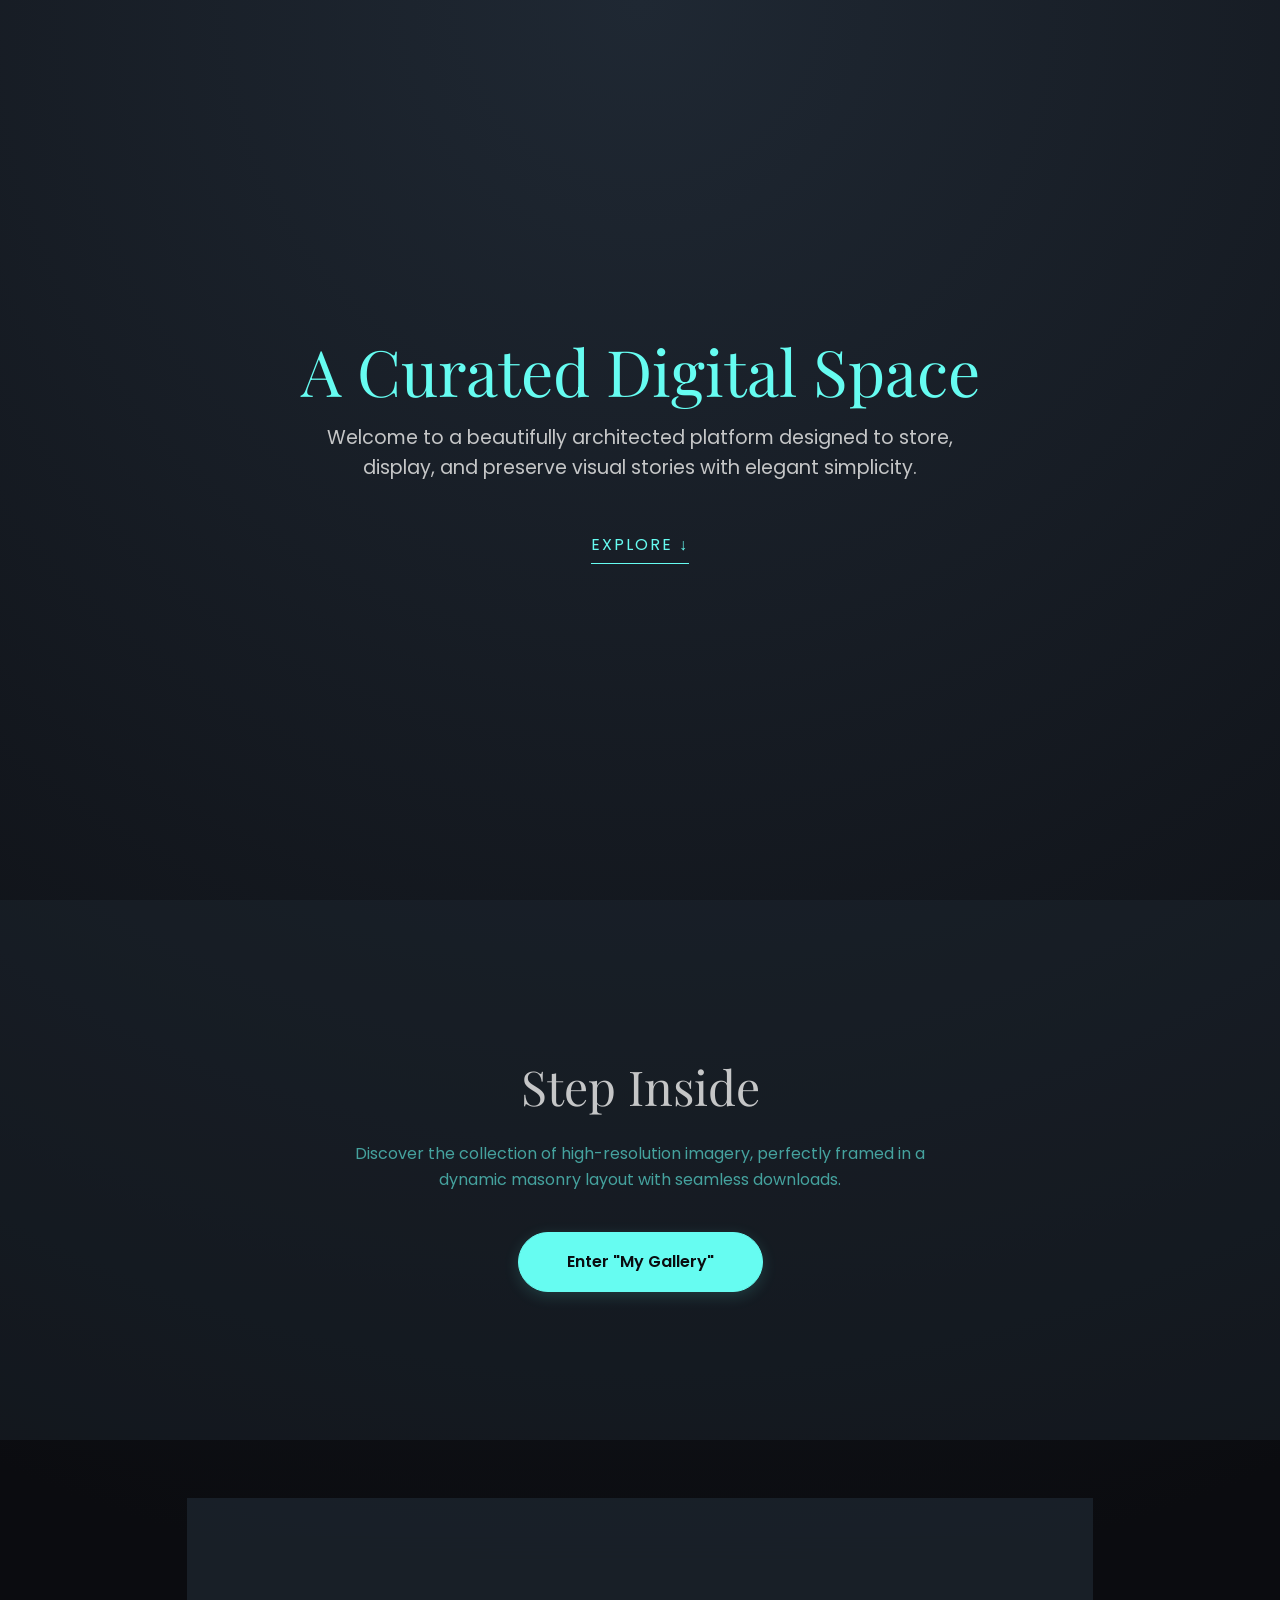
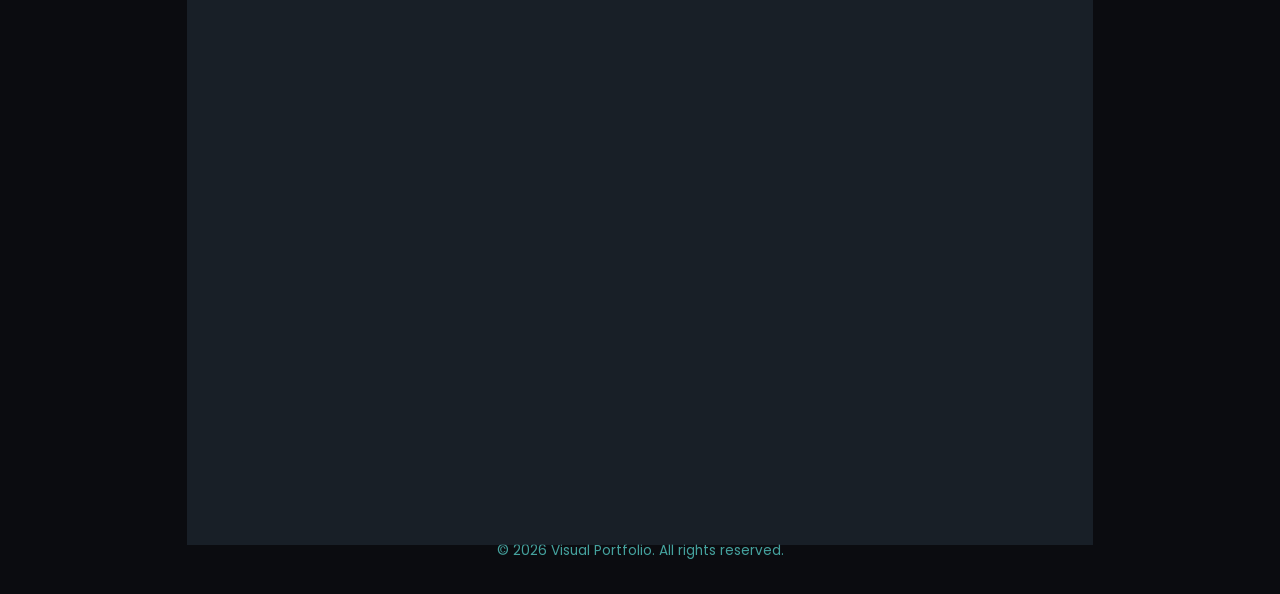
==== front/index.html @ cea029bd "gallary" ====
<!DOCTYPE html>
<html lang="en">
<head>
    <meta charset="UTF-8">
    <meta name="viewport" content="width=device-width, initial-scale=1.0">
    <title>Welcome | Visual Portfolio</title>
    <link rel="stylesheet" href="index.css">
    <link href="https://fonts.googleapis.com/css2?family=Playfair+Display:ital,wght@0,400;0,600;1,400&family=Poppins:wght@300;400;500&display=swap" rel="stylesheet">
</head>
<body>

    <header class="hero-section">
        <div class="hero-content fade-in">
            <h1>A Curated Digital Space</h1>
            <p>Welcome to a beautifully architected platform designed to store, display, and preserve visual stories with elegant simplicity.</p>
            <a href="#enter-gallery" class="scroll-down-btn">Explore ↓</a>
        </div>
    </header>

    <section id="enter-gallery" class="cta-section">
        <div class="cta-content fade-in">
            <h2>Step Inside</h2>
            <p>Discover the collection of high-resolution imagery, perfectly framed in a dynamic masonry layout with seamless downloads.</p>
            <a href="gallery.html" class="btn btn-solid">Enter "My Gallery"</a>
        </div>
    </section>

    <footer class="designer-section">
        <div class="designer-glass-card fade-in">
            <div class="designer-info">
                <h3>About the Designer</h3>
                <p class="about-text">
                    I am a passionate developer who blends Python, HTML, CSS, and JS to build interactive web experiences and desktop apps. When I'm not writing code or building databases, I'm probably catching up on the latest Formula One race or listening to "São Paulo".
                </p>
                
                <div class="contact-grid">
                    <div class="contact-item">
                        <span class="label">Name</span>
                        <span class="value">Anil M. Panchal</span>
                    </div>
                    <div class="contact-item">
                        <span class="label">Email</span>
                        <span class="value">panchalam31@gmail.com</span>
                    </div>
                    <div class="contact-item">
                        <span class="label">Phone</span>
                        <span class="value">+91 9978745986</span>
                    </div>
                    <div class="contact-item">
                        <span class="label">Location</span>
                        <span class="value">Creative Studio, Mehsana</span>
                    </div>
                </div>
            </div>
        </div>
        <p class="copyright">© 2026 Visual Portfolio. All rights reserved.</p>
    </footer>

    <script src="index.js"></script>
</body>
</html>
---- front/index.css ----
/* ==========================================================================
   index.css (Landing Page Styles)
   ========================================================================== */

:root {
    --bg-color: #0B0C10;      /* Darkest background */
    --card-bg: #1F2833;       /* Secondary dark */
    --text-main: #C5C6C7;     /* Light grey text */
    --accent: #66FCF1;        /* Bright cyan */
    --accent-muted: #45A29E;  /* Muted teal */
    --glass-bg: rgba(31, 40, 51, 0.7); /* Dark frosted glass */
}



* { 
    margin: 0; 
    padding: 0; 
    box-sizing: border-box; 
}

html {
    scroll-behavior: smooth;
}

body {
    font-family: 'Poppins', sans-serif;
    background-color: var(--bg-color);
    color: var(--text-main);
    background-image: radial-gradient(circle at 50% 0%, #1F2833 0%, #0B0C10 70%);
    -webkit-font-smoothing: antialiased;
    line-height: 1.6;
}

/* --- Typography --- */
h1, h2, h3 {
    font-family: 'Playfair Display', serif;
    font-weight: 400;
    color: var(--text-main);
}

/* --- Hero Section --- */
.hero-section {
    min-height: 100vh;
    display: flex;
    align-items: center;
    justify-content: center;
    text-align: center;
    padding: 2rem;
}

.hero-content { max-width: 700px; }

.hero-content h1 {
    font-size: 4rem;
    margin-bottom: 1rem;
    line-height: 1.1;
    color: var(--accent); /* Make the main title pop */
}

.hero-content p {
    font-size: 1.2rem;
    color: var(--text-main);
    margin-bottom: 3rem;
}

.scroll-down-btn {
    display: inline-block;
    color: var(--accent);
    text-decoration: none;
    font-size: 1rem;
    letter-spacing: 2px;
    text-transform: uppercase;
    border-bottom: 1px solid var(--accent);
    padding-bottom: 5px;
    transition: opacity 0.3s;
}

.scroll-down-btn:hover { opacity: 0.6; }

/* --- CTA / Enter Gallery Section --- */
.cta-section {
    min-height: 60vh;
    display: flex;
    align-items: center;
    justify-content: center;
    text-align: center;
    padding: 4rem 2rem;
    background: rgba(31, 40, 51, 0.4); 
}

.cta-content { max-width: 600px; }

.cta-content h2 {
    font-size: 3rem;
    margin-bottom: 1rem;
}

.cta-content p {
    color: var(--accent-muted);
    margin-bottom: 2.5rem;
}

.btn-solid {
    display: inline-block;
    text-decoration: none;
    background: var(--accent);
    border: 1px solid var(--accent);
    color: var(--bg-color); /* Dark text on bright button */
    padding: 1rem 3rem;
    border-radius: 30px;
    font-size: 1rem;
    font-weight: 600;
    transition: all 0.3s ease;
    box-shadow: 0 4px 15px rgba(102, 252, 241, 0.15);
}

.btn-solid:hover {
    transform: translateY(-2px);
    box-shadow: 0 6px 20px rgba(102, 252, 241, 0.3);
}

/* --- Designer / Footer Section --- */
.designer-section {
    padding: 6rem 2rem 2rem 2rem;
    display: flex;
    flex-direction: column;
    align-items: center;
}

.designer-glass-card {
    background: var(--glass-bg);
    backdrop-filter: blur(16px);
    -webkit-backdrop-filter: blur(16px);
    border: 1px solid rgba(102, 252, 241, 0.15); /* Subtle cyan border */
    border-radius: 24px;
    padding: 4rem;
    max-width: 800px;
    width: 100%;
    box-shadow: 0 15px 35px rgba(0, 0, 0, 0.4);
    margin-bottom: 4rem;
}

.designer-info h3 {
    font-size: 2.5rem;
    margin-bottom: 1.5rem;
    text-align: center;
}

.about-text {
    text-align: center;
    color: var(--text-main);
    font-size: 1.1rem;
    margin-bottom: 3rem;
}

.contact-grid {
    display: grid;
    grid-template-columns: repeat(auto-fit, minmax(200px, 1fr));
    gap: 2rem;
    text-align: center;
}

.contact-item {
    display: flex;
    flex-direction: column;
}

.contact-item .label {
    font-size: 0.85rem;
    text-transform: uppercase;
    letter-spacing: 1px;
    color: var(--accent-muted);
    margin-bottom: 0.3rem;
}

.contact-item .value {
    font-weight: 500;
    color: var(--text-main);
}

.copyright {
    color: var(--accent-muted);
    font-size: 0.85rem;
}

/* --- Initial State for Scroll Animations --- */
.fade-in {
    opacity: 0;
    transform: translateY(30px);
    transition: opacity 0.8s ease, transform 0.8s ease;
}

.fade-in.visible {
    opacity: 1;
    transform: translateY(0);
}
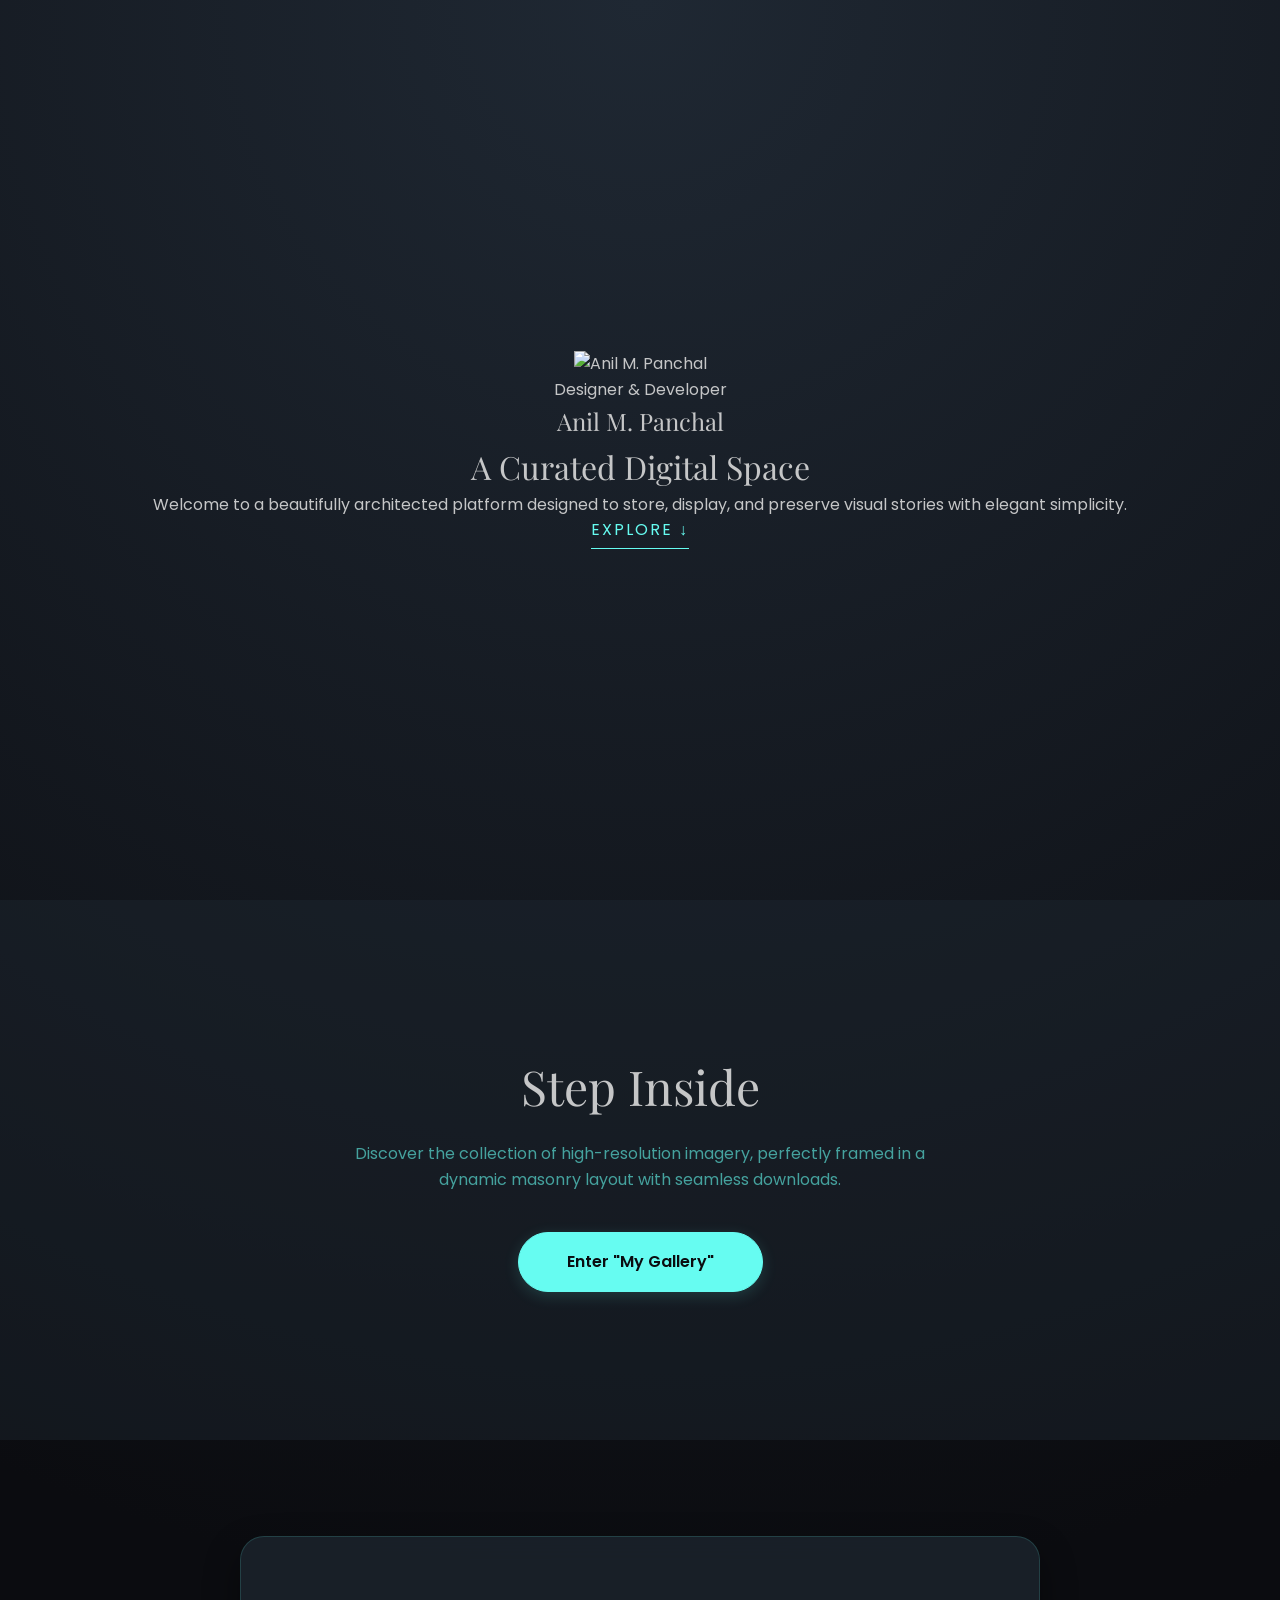
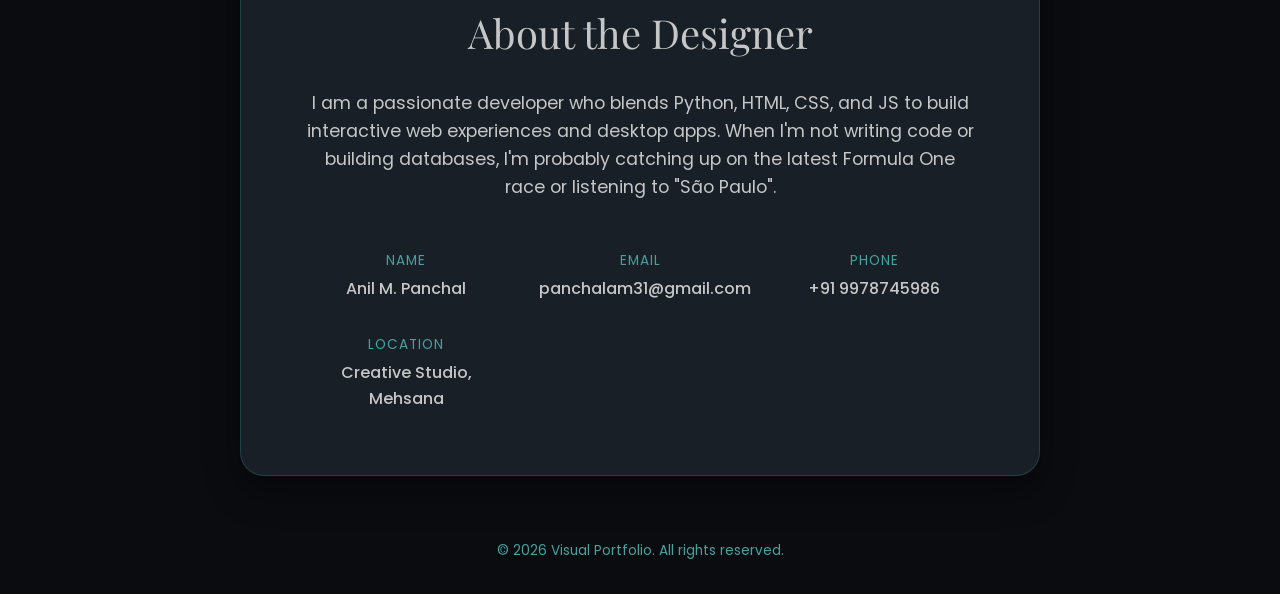
==== commit 8aca26a1: "Update index.html" ====
--- a/front/index.html
+++ b/front/index.html
@@ -1,26 +1,40 @@
 <!DOCTYPE html>
 <html lang="en">
+
 <head>
     <meta charset="UTF-8">
     <meta name="viewport" content="width=device-width, initial-scale=1.0">
     <title>Welcome | Visual Portfolio</title>
     <link rel="stylesheet" href="index.css">
-    <link href="https://fonts.googleapis.com/css2?family=Playfair+Display:ital,wght@0,400;0,600;1,400&family=Poppins:wght@300;400;500&display=swap" rel="stylesheet">
+    <link
+        href="https://fonts.googleapis.com/css2?family=Playfair+Display:ital,wght@0,400;0,600;1,400&family=Poppins:wght@300;400;500&display=swap"
+        rel="stylesheet">
 </head>
+
 <body>
 
     <header class="hero-section">
-        <div class="hero-content fade-in">
-            <h1>A Curated Digital Space</h1>
-            <p>Welcome to a beautifully architected platform designed to store, display, and preserve visual stories with elegant simplicity.</p>
-            <a href="#enter-gallery" class="scroll-down-btn">Explore ↓</a>
+        <div class="hero-container fade-in">
+            <div class="hero-photo-wrapper">
+                <img src="photo.jpeg" alt="Anil M. Panchal" class="hero-profile-img">
+            </div>
+
+            <div class="hero-text-content">
+                <span class="designer-label">Designer & Developer</span>
+                <h2 class="hero-name">Anil M. Panchal</h2>
+                <h1>A Curated Digital Space</h1>
+                <p>Welcome to a beautifully architected platform designed to store, display, and preserve visual stories
+                    with elegant simplicity.</p>
+                <a href="#enter-gallery" class="scroll-down-btn">Explore ↓</a>
+            </div>
         </div>
     </header>
 
     <section id="enter-gallery" class="cta-section">
         <div class="cta-content fade-in">
             <h2>Step Inside</h2>
-            <p>Discover the collection of high-resolution imagery, perfectly framed in a dynamic masonry layout with seamless downloads.</p>
+            <p>Discover the collection of high-resolution imagery, perfectly framed in a dynamic masonry layout with
+                seamless downloads.</p>
             <a href="gallery.html" class="btn btn-solid">Enter "My Gallery"</a>
         </div>
     </section>
@@ -30,9 +44,11 @@
             <div class="designer-info">
                 <h3>About the Designer</h3>
                 <p class="about-text">
-                    I am a passionate developer who blends Python, HTML, CSS, and JS to build interactive web experiences and desktop apps. When I'm not writing code or building databases, I'm probably catching up on the latest Formula One race or listening to "São Paulo".
+                    I am a passionate developer who blends Python, HTML, CSS, and JS to build interactive web
+                    experiences and desktop apps. When I'm not writing code or building databases, I'm probably catching
+                    up on the latest Formula One race or listening to "São Paulo".
                 </p>
-                
+
                 <div class="contact-grid">
                     <div class="contact-item">
                         <span class="label">Name</span>
@@ -58,4 +74,5 @@
 
     <script src="index.js"></script>
 </body>
-</html>+
+</html>
